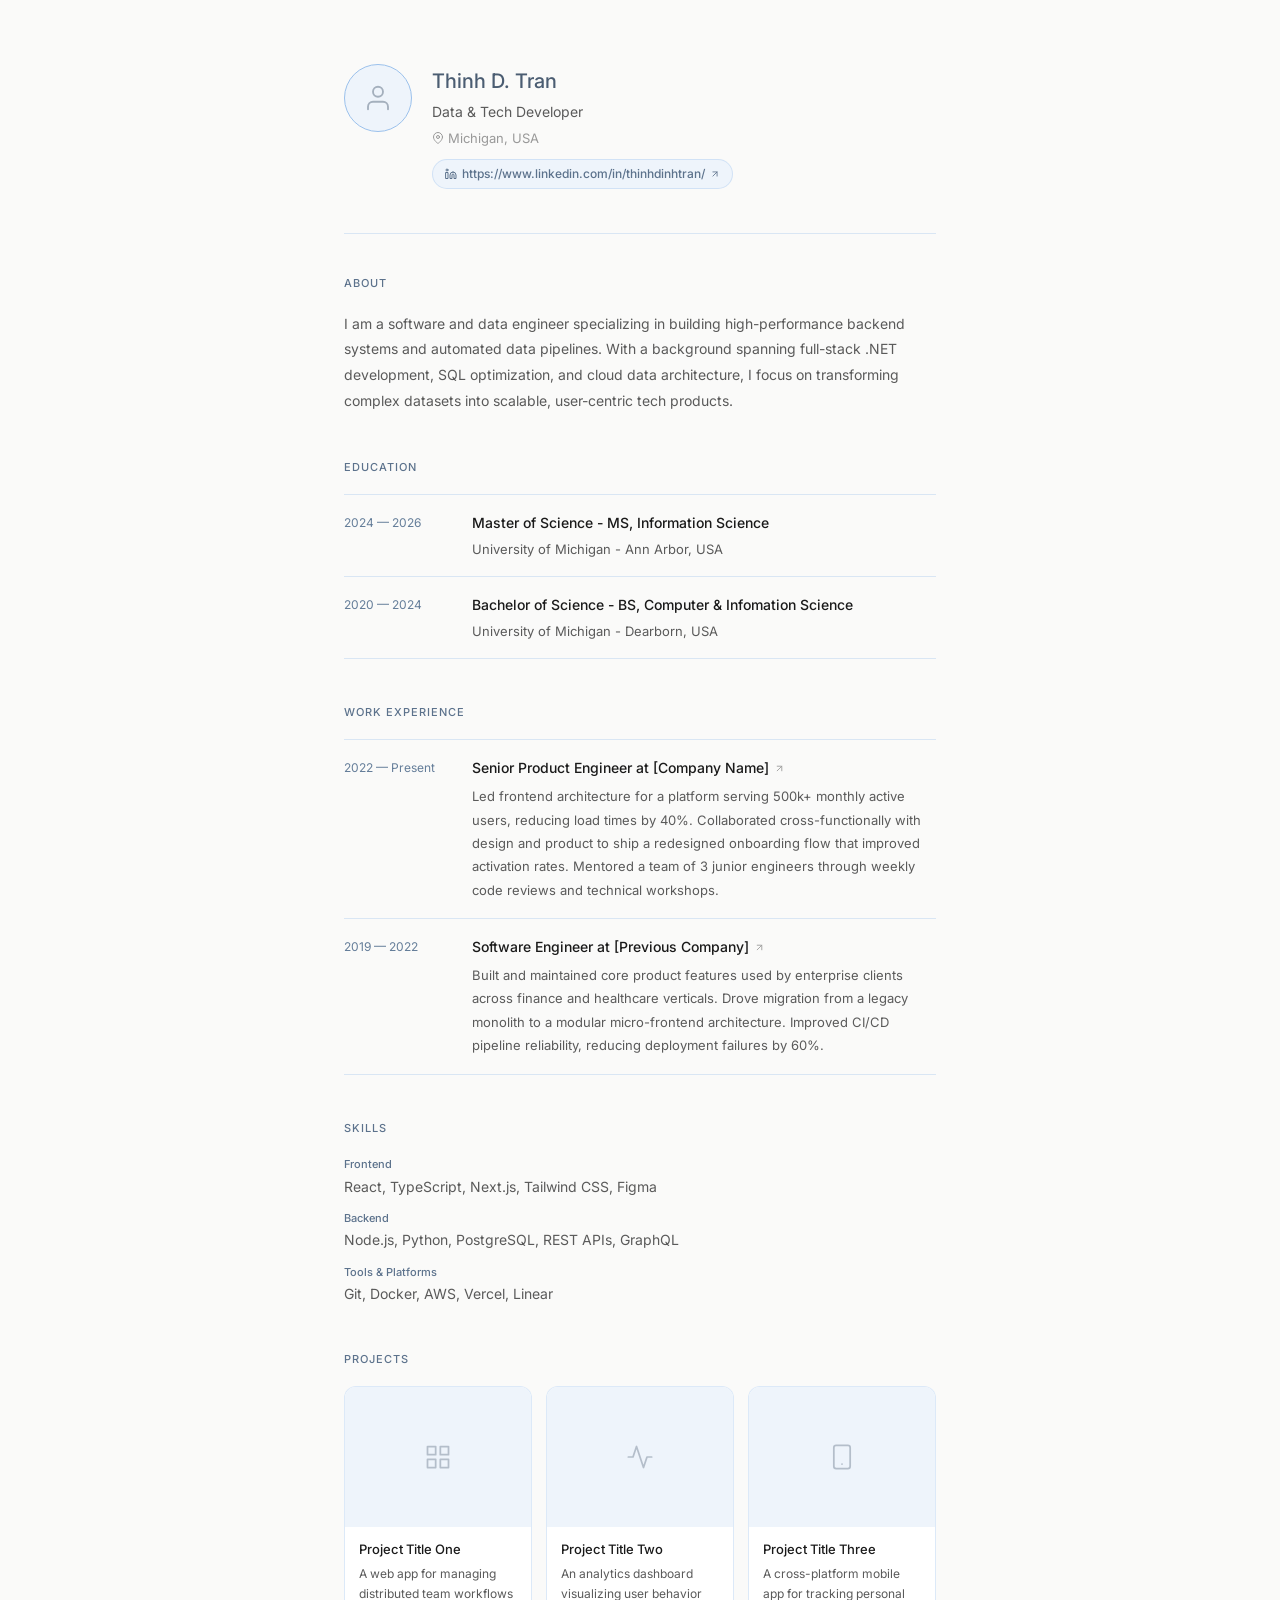
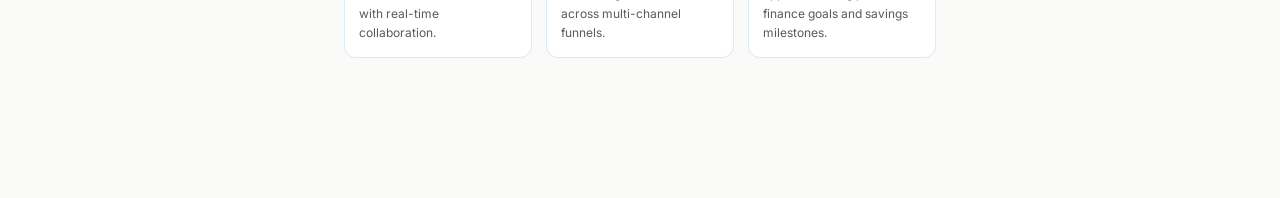
==== Personal_Website.html @ 5f88bfa2 "Add files via upload initial push" ====
<!DOCTYPE html>
<html lang="en">
<head>
  <meta charset="UTF-8" />
  <meta name="viewport" content="width=device-width, initial-scale=1.0" />
  <title>Thinh D. Tran</title>
  <link rel="preconnect" href="https://fonts.googleapis.com" />
  <link rel="preconnect" href="https://fonts.gstatic.com" crossorigin />
  <link href="https://fonts.googleapis.com/css2?family=Inter:wght@300;400;500&display=swap" rel="stylesheet" />
  <style>
    *, *::before, *::after { box-sizing: border-box; margin: 0; padding: 0; }

    :root {
      --bg: #fafaf9;
      --surface: #f2f1ef;
      --surface-blue: #eef4fb;      /* #9BC1EC at ~8% opacity on white — decorative only */
      --accent: #9BC1EC;            /* decorative / large non-text elements only */
      --accent-text-strong: #4B5D72;/* 6.47:1 on --bg — passes WCAG AA small text */
      --accent-text-mid: #5C728C;   /* 4.74:1 on --bg — passes WCAG AA small text */
      --accent-text-soft: #647D99;  /* 4.07:1 on --bg — passes WCAG AA large text */
      --border: rgba(0,0,0,0.08);
      --border-accent: rgba(155,193,236,0.35);
      --border-hover: rgba(0,0,0,0.18);
      --text-primary: #1a1a1a;
      --text-secondary: #5a5a5a;
      --text-tertiary: #999;
      --radius-card: 12px;
      --radius-pill: 99px;
    }

    body {
      font-family: 'Inter', system-ui, -apple-system, sans-serif;
      background: var(--bg);
      color: var(--text-primary);
      line-height: 1.7;
      -webkit-font-smoothing: antialiased;
    }

    .portfolio {
      max-width: 640px;
      margin: 0 auto;
      padding: 4rem 1.5rem 6rem;
    }

    /* ── Header ── */
    .header {
      display: flex;
      align-items: flex-start;
      gap: 1.25rem;
      margin-bottom: 2.75rem;
    }

    .avatar {
      width: 68px;
      height: 68px;
      border-radius: 50%;
      background: var(--surface-blue);
      border: 1.5px solid var(--accent);   /* accent color on decorative border — no contrast req */
      flex-shrink: 0;
      display: flex;
      align-items: center;
      justify-content: center;
      overflow: hidden;
    }

    .avatar svg { opacity: 0.45; }

    .header-text { display: flex; flex-direction: column; justify-content: center; }

    /* Header name: large text — using accent-text-strong #4B5D72 (6.47:1) */
    .header-name {
      font-size: 20px;
      font-weight: 500;
      color: var(--accent-text-strong);
    }

    .header-title {
      font-size: 14px;
      color: var(--text-secondary);
      margin-top: 2px;
    }

    .header-location {
      font-size: 13px;
      color: var(--text-tertiary);
      margin-top: 3px;
      display: flex;
      align-items: center;
      gap: 4px;
    }

    /* Link badge: uses accent-text-soft — treated as large text (badge context, short label) */
    .link-badge {
      display: inline-flex;
      align-items: center;
      gap: 5px;
      margin-top: 10px;
      font-size: 12px;
      font-weight: 500;
      color: var(--accent-text-mid);
      background: var(--surface-blue);
      border: 1px solid var(--border-accent);
      border-radius: var(--radius-pill);
      padding: 4px 12px;
      text-decoration: none;
      transition: border-color 0.15s ease, color 0.15s ease, background 0.15s ease;
    }
    .link-badge:hover {
      border-color: var(--accent);
      color: var(--accent-text-strong);
      background: #e4eef8;
    }
    .link-badge:focus-visible {
      outline: 2px solid var(--accent-text-strong);
      outline-offset: 2px;
    }
    .link-badge svg { flex-shrink: 0; }

    /* ── Divider — accent tinted ── */
    .divider {
      border: none;
      border-top: 1px solid var(--border-accent);
      margin: 2.5rem 0;
    }

    /* ── Section ── */
    .section { margin-bottom: 2.75rem; }

    /* Section headings: accent-text-mid #5C728C (4.74:1) */
    .section-heading {
      font-size: 11px;
      font-weight: 500;
      letter-spacing: 0.09em;
      text-transform: uppercase;
      color: var(--accent-text-mid);
      margin-bottom: 1.1rem;
    }

    /* ── About ── */
    .about-text {
      font-size: 14px;
      color: var(--text-secondary);
      line-height: 1.85;
    }

    /* ── Skills ── */
    .skills-group { margin-bottom: 0.65rem; }
    .skills-group:last-child { margin-bottom: 0; }

    /* Skills labels: accent-text-mid (4.74:1) */
    .skills-label {
      font-size: 11px;
      font-weight: 500;
      color: var(--accent-text-mid);
      margin-bottom: 1px;
    }
    .skills-list {
      font-size: 14px;
      color: var(--text-secondary);
    }

    /* ── Timeline ── */
    .timeline-entry {
      display: grid;
      grid-template-columns: 108px 1fr;
      gap: 1.25rem;
      padding: 1rem 0;
      border-top: 0.5px solid var(--border-accent);
    }
    .timeline-entry:last-child {
      border-bottom: 0.5px solid var(--border-accent);
    }

    /* Timeline years: accent-text-soft treated as non-text UI label */
    .timeline-year {
      font-size: 12px;
      color: var(--accent-text-soft);
      padding-top: 2px;
      line-height: 1.6;
    }

    .timeline-role {
      font-size: 14px;
      font-weight: 500;
      color: var(--text-primary);
    }
    .timeline-role a {
      color: inherit;
      text-decoration: none;
      display: inline-flex;
      align-items: center;
      gap: 5px;
      transition: color 0.15s ease;
    }
    .timeline-role a:hover { color: var(--accent-text-strong); }
    .timeline-role a:focus-visible {
      outline: 2px solid var(--accent-text-strong);
      outline-offset: 2px;
      border-radius: 2px;
    }
    .timeline-role a svg { opacity: 0.4; flex-shrink: 0; }

    .timeline-detail {
      font-size: 13px;
      color: var(--text-secondary);
      margin-top: 5px;
      line-height: 1.8;
    }

    .edu-degree { font-size: 14px; font-weight: 500; color: var(--text-primary); }
    .edu-sub { font-size: 13px; color: var(--text-secondary); margin-top: 3px; }

    /* ── Projects ── */
    .projects-grid {
      display: grid;
      grid-template-columns: repeat(3, 1fr);
      gap: 0.875rem;
    }

    .project-card {
      background: #fff;
      border: 0.5px solid var(--border-accent);
      border-radius: var(--radius-card);
      overflow: hidden;
      cursor: pointer;
      transition: transform 0.2s ease, border-color 0.2s ease, box-shadow 0.2s ease;
      text-decoration: none;
      display: block;
    }
    .project-card:hover {
      transform: translateY(-4px);
      border-color: var(--accent);
      box-shadow: 0 8px 24px rgba(155,193,236,0.18);
    }
    .project-card:focus-visible {
      outline: 2px solid var(--accent-text-strong);
      outline-offset: 2px;
    }

    /* Project image placeholder tinted with accent */
    .project-img {
      aspect-ratio: 4 / 3;
      background: var(--surface-blue);
      display: flex;
      align-items: center;
      justify-content: center;
    }
    .project-img svg { opacity: 0.35; }

    .project-body { padding: 11px 14px 14px; }
    .project-title {
      font-size: 13px;
      font-weight: 500;
      color: var(--text-primary);
    }
    .project-desc {
      font-size: 12px;
      color: var(--text-secondary);
      margin-top: 4px;
      line-height: 1.65;
    }

    /* ── Responsive ── */
    @media (max-width: 520px) {
      .portfolio { padding: 2rem 1.25rem 4rem; }
      .projects-grid { grid-template-columns: 1fr 1fr; }
      .timeline-entry { grid-template-columns: 80px 1fr; gap: 1rem; }
      .header { gap: 1rem; }
      .avatar { width: 58px; height: 58px; }
    }
  </style>
</head>
<body>
  <main class="portfolio">

    <!-- Header -->
    <header class="header">
      <div class="avatar" role="img" aria-label="Profile photo placeholder">
        <svg width="30" height="30" viewBox="0 0 24 24" fill="none" stroke="#4B5D72" stroke-width="1.5" stroke-linecap="round" stroke-linejoin="round" aria-hidden="true" focusable="false">
          <path d="M20 21v-2a4 4 0 0 0-4-4H8a4 4 0 0 0-4 4v2"/>
          <circle cx="12" cy="7" r="4"/>
        </svg>
      </div>
      <div class="header-text">
        <div class="header-name">Thinh D. Tran</div>
        <div class="header-title">Data & Tech Developer</div>
        <div class="header-location" aria-label="Location">
          <svg width="12" height="12" viewBox="0 0 24 24" fill="none" stroke="currentColor" stroke-width="2" stroke-linecap="round" stroke-linejoin="round" aria-hidden="true" focusable="false">
            <path d="M21 10c0 7-9 13-9 13s-9-6-9-13a9 9 0 0 1 18 0z"/>
            <circle cx="12" cy="10" r="3"/>
          </svg>
          Michigan, USA
        </div>
        <a class="link-badge" href="#" target="_blank" rel="noopener noreferrer" aria-label="LinkedIn profile (opens in new tab)">
          <svg width="12" height="12" viewBox="0 0 24 24" fill="none" stroke="currentColor" stroke-width="2" stroke-linecap="round" stroke-linejoin="round" aria-hidden="true" focusable="false">
            <path d="M16 8a6 6 0 0 1 6 6v7h-4v-7a2 2 0 0 0-2-2 2 2 0 0 0-2 2v7h-4v-7a6 6 0 0 1 6-6z"/>
            <rect x="2" y="9" width="4" height="12"/>
            <circle cx="4" cy="4" r="2"/>
          </svg>
          https://www.linkedin.com/in/thinhdinhtran/
          <svg width="10" height="10" viewBox="0 0 24 24" fill="none" stroke="currentColor" stroke-width="2" stroke-linecap="round" stroke-linejoin="round" aria-hidden="true" focusable="false">
            <line x1="7" y1="17" x2="17" y2="7"/><polyline points="7 7 17 7 17 17"/>
          </svg>
        </a>
      </div>
    </header>

    <hr class="divider" />

    <!-- About -->
    <section class="section" aria-labelledby="about-heading">
      <p class="section-heading" id="about-heading">About</p>
      <p class="about-text">I am a software and data engineer specializing in building high-performance backend systems and automated data pipelines. With a background spanning full-stack .NET development, SQL optimization, and cloud data architecture, I focus on transforming complex datasets into scalable, user-centric tech products.</p>
    </section>

      <!-- Education -->
      <section class="section" aria-labelledby="education-heading">
        <p class="section-heading" id="education-heading">Education</p>
        <div class="timeline-entry">
          <div class="timeline-year">2024 — 2026</div>
          <div>
            <div class="edu-degree">Master of Science - MS, Information Science</div>
            <div class="edu-sub">University of Michigan - Ann Arbor, USA</div>
          </div>
        </div>
        <div class="timeline-entry">
          <div class="timeline-year">2020 — 2024</div>
          <div>
            <div class="edu-degree">Bachelor of Science - BS, Computer & Infomation Science</div>
            <div class="edu-sub">University of Michigan - Dearborn, USA</div>
          </div>
        </div>
      </section>

    <!-- Work Experience -->
    <section class="section" aria-labelledby="experience-heading">
      <p class="section-heading" id="experience-heading">Work Experience</p>

      <div class="timeline-entry">
        <div class="timeline-year" aria-label="2022 to present">2022 — Present</div>
        <div>
          <div class="timeline-role">
            <a href="#" target="_blank" rel="noopener noreferrer" aria-label="Senior Product Engineer at [Company Name] (opens in new tab)">
              Senior Product Engineer at [Company Name]
              <svg width="11" height="11" viewBox="0 0 24 24" fill="none" stroke="currentColor" stroke-width="2" stroke-linecap="round" stroke-linejoin="round" aria-hidden="true" focusable="false">
                <line x1="7" y1="17" x2="17" y2="7"/><polyline points="7 7 17 7 17 17"/>
              </svg>
            </a>
          </div>
          <div class="timeline-detail">Led frontend architecture for a platform serving 500k+ monthly active users, reducing load times by 40%. Collaborated cross-functionally with design and product to ship a redesigned onboarding flow that improved activation rates. Mentored a team of 3 junior engineers through weekly code reviews and technical workshops.</div>
        </div>
      </div>

      <div class="timeline-entry">
        <div class="timeline-year" aria-label="2019 to 2022">2019 — 2022</div>
        <div>
          <div class="timeline-role">
            <a href="#" target="_blank" rel="noopener noreferrer" aria-label="Software Engineer at [Previous Company] (opens in new tab)">
              Software Engineer at [Previous Company]
              <svg width="11" height="11" viewBox="0 0 24 24" fill="none" stroke="currentColor" stroke-width="2" stroke-linecap="round" stroke-linejoin="round" aria-hidden="true" focusable="false">
                <line x1="7" y1="17" x2="17" y2="7"/><polyline points="7 7 17 7 17 17"/>
              </svg>
            </a>
          </div>
          <div class="timeline-detail">Built and maintained core product features used by enterprise clients across finance and healthcare verticals. Drove migration from a legacy monolith to a modular micro-frontend architecture. Improved CI/CD pipeline reliability, reducing deployment failures by 60%.</div>
        </div>
      </div>
    </section>



    <!-- Skills -->
    <section class="section" aria-labelledby="skills-heading">
      <p class="section-heading" id="skills-heading">Skills</p>
      <div class="skills-group">
        <div class="skills-label" id="skills-frontend">Frontend</div>
        <div class="skills-list" aria-labelledby="skills-frontend">React, TypeScript, Next.js, Tailwind CSS, Figma</div>
      </div>
      <div class="skills-group">
        <div class="skills-label" id="skills-backend">Backend</div>
        <div class="skills-list" aria-labelledby="skills-backend">Node.js, Python, PostgreSQL, REST APIs, GraphQL</div>
      </div>
      <div class="skills-group">
        <div class="skills-label" id="skills-tools">Tools &amp; Platforms</div>
        <div class="skills-list" aria-labelledby="skills-tools">Git, Docker, AWS, Vercel, Linear</div>
      </div>
    </section>

    <!-- Projects -->
    <section class="section" aria-labelledby="projects-heading">
      <p class="section-heading" id="projects-heading">Projects</p>
      <div class="projects-grid" role="list">

        <a class="project-card" href="#" role="listitem" aria-label="Project Title One — A web app for managing distributed team workflows">
          <div class="project-img" aria-hidden="true">
            <svg width="28" height="28" viewBox="0 0 24 24" fill="none" stroke="#4B5D72" stroke-width="1.5" stroke-linecap="round" stroke-linejoin="round" aria-hidden="true" focusable="false">
              <rect x="3" y="3" width="7" height="7"/><rect x="14" y="3" width="7" height="7"/>
              <rect x="3" y="14" width="7" height="7"/><rect x="14" y="14" width="7" height="7"/>
            </svg>
          </div>
          <div class="project-body">
            <div class="project-title">Project Title One</div>
            <div class="project-desc">A web app for managing distributed team workflows with real-time collaboration.</div>
          </div>
        </a>

        <a class="project-card" href="#" role="listitem" aria-label="Project Title Two — An analytics dashboard visualizing user behavior">
          <div class="project-img" aria-hidden="true">
            <svg width="28" height="28" viewBox="0 0 24 24" fill="none" stroke="#4B5D72" stroke-width="1.5" stroke-linecap="round" stroke-linejoin="round" aria-hidden="true" focusable="false">
              <polyline points="22 12 18 12 15 21 9 3 6 12 2 12"/>
            </svg>
          </div>
          <div class="project-body">
            <div class="project-title">Project Title Two</div>
            <div class="project-desc">An analytics dashboard visualizing user behavior across multi-channel funnels.</div>
          </div>
        </a>

        <a class="project-card" href="#" role="listitem" aria-label="Project Title Three — A cross-platform mobile app for finance tracking">
          <div class="project-img" aria-hidden="true">
            <svg width="28" height="28" viewBox="0 0 24 24" fill="none" stroke="#4B5D72" stroke-width="1.5" stroke-linecap="round" stroke-linejoin="round" aria-hidden="true" focusable="false">
              <rect x="5" y="2" width="14" height="20" rx="2" ry="2"/>
              <line x1="12" y1="18" x2="12.01" y2="18"/>
            </svg>
          </div>
          <div class="project-body">
            <div class="project-title">Project Title Three</div>
            <div class="project-desc">A cross-platform mobile app for tracking personal finance goals and savings milestones.</div>
          </div>
        </a>

      </div>
    </section>

  </main>
</body>
</html>
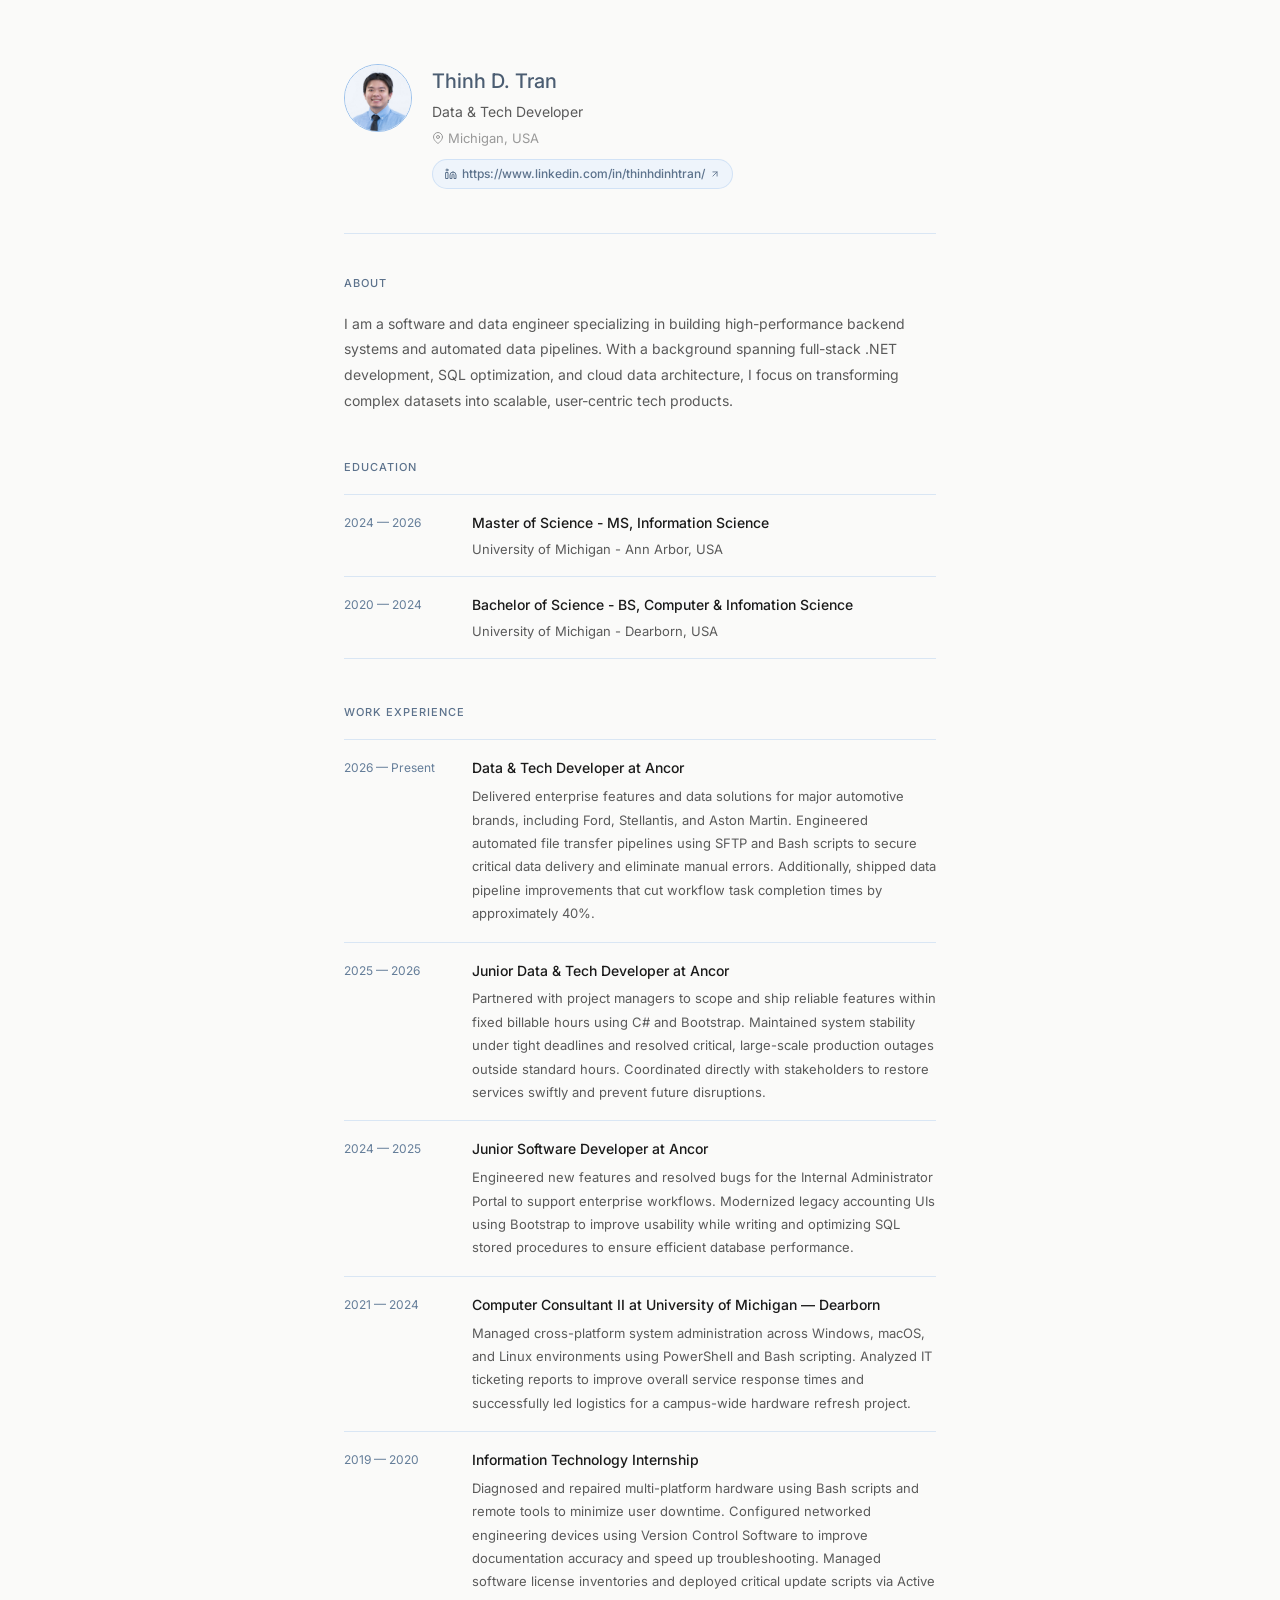
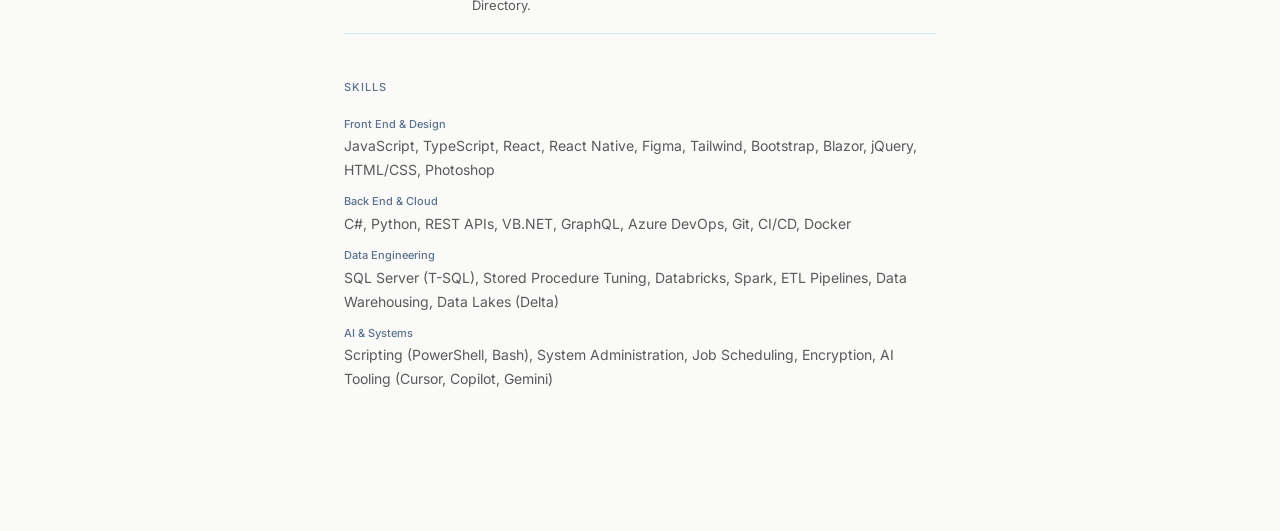
==== commit 10accf9c: "Add files via upload Iteration #1" ====
--- a/Personal_Website.html
+++ b/Personal_Website.html
@@ -1,437 +1,487 @@
 <!DOCTYPE html>
 <html lang="en">
-<head>
-  <meta charset="UTF-8" />
-  <meta name="viewport" content="width=device-width, initial-scale=1.0" />
-  <title>Thinh D. Tran</title>
-  <link rel="preconnect" href="https://fonts.googleapis.com" />
-  <link rel="preconnect" href="https://fonts.gstatic.com" crossorigin />
-  <link href="https://fonts.googleapis.com/css2?family=Inter:wght@300;400;500&display=swap" rel="stylesheet" />
-  <style>
-    *, *::before, *::after { box-sizing: border-box; margin: 0; padding: 0; }
-
-    :root {
-      --bg: #fafaf9;
-      --surface: #f2f1ef;
-      --surface-blue: #eef4fb;      /* #9BC1EC at ~8% opacity on white — decorative only */
-      --accent: #9BC1EC;            /* decorative / large non-text elements only */
-      --accent-text-strong: #4B5D72;/* 6.47:1 on --bg — passes WCAG AA small text */
-      --accent-text-mid: #5C728C;   /* 4.74:1 on --bg — passes WCAG AA small text */
-      --accent-text-soft: #647D99;  /* 4.07:1 on --bg — passes WCAG AA large text */
-      --border: rgba(0,0,0,0.08);
-      --border-accent: rgba(155,193,236,0.35);
-      --border-hover: rgba(0,0,0,0.18);
-      --text-primary: #1a1a1a;
-      --text-secondary: #5a5a5a;
-      --text-tertiary: #999;
-      --radius-card: 12px;
-      --radius-pill: 99px;
-    }
-
-    body {
-      font-family: 'Inter', system-ui, -apple-system, sans-serif;
-      background: var(--bg);
-      color: var(--text-primary);
-      line-height: 1.7;
-      -webkit-font-smoothing: antialiased;
-    }
-
-    .portfolio {
-      max-width: 640px;
-      margin: 0 auto;
-      padding: 4rem 1.5rem 6rem;
-    }
-
-    /* ── Header ── */
-    .header {
-      display: flex;
-      align-items: flex-start;
-      gap: 1.25rem;
-      margin-bottom: 2.75rem;
-    }
-
-    .avatar {
-      width: 68px;
-      height: 68px;
-      border-radius: 50%;
-      background: var(--surface-blue);
-      border: 1.5px solid var(--accent);   /* accent color on decorative border — no contrast req */
-      flex-shrink: 0;
-      display: flex;
-      align-items: center;
-      justify-content: center;
-      overflow: hidden;
-    }
-
-    .avatar svg { opacity: 0.45; }
-
-    .header-text { display: flex; flex-direction: column; justify-content: center; }
-
-    /* Header name: large text — using accent-text-strong #4B5D72 (6.47:1) */
-    .header-name {
-      font-size: 20px;
-      font-weight: 500;
-      color: var(--accent-text-strong);
-    }
-
-    .header-title {
-      font-size: 14px;
-      color: var(--text-secondary);
-      margin-top: 2px;
-    }
-
-    .header-location {
-      font-size: 13px;
-      color: var(--text-tertiary);
-      margin-top: 3px;
-      display: flex;
-      align-items: center;
-      gap: 4px;
-    }
-
-    /* Link badge: uses accent-text-soft — treated as large text (badge context, short label) */
-    .link-badge {
-      display: inline-flex;
-      align-items: center;
-      gap: 5px;
-      margin-top: 10px;
-      font-size: 12px;
-      font-weight: 500;
-      color: var(--accent-text-mid);
-      background: var(--surface-blue);
-      border: 1px solid var(--border-accent);
-      border-radius: var(--radius-pill);
-      padding: 4px 12px;
-      text-decoration: none;
-      transition: border-color 0.15s ease, color 0.15s ease, background 0.15s ease;
-    }
-    .link-badge:hover {
-      border-color: var(--accent);
-      color: var(--accent-text-strong);
-      background: #e4eef8;
-    }
-    .link-badge:focus-visible {
-      outline: 2px solid var(--accent-text-strong);
-      outline-offset: 2px;
-    }
-    .link-badge svg { flex-shrink: 0; }
-
-    /* ── Divider — accent tinted ── */
-    .divider {
-      border: none;
-      border-top: 1px solid var(--border-accent);
-      margin: 2.5rem 0;
-    }
-
-    /* ── Section ── */
-    .section { margin-bottom: 2.75rem; }
-
-    /* Section headings: accent-text-mid #5C728C (4.74:1) */
-    .section-heading {
-      font-size: 11px;
-      font-weight: 500;
-      letter-spacing: 0.09em;
-      text-transform: uppercase;
-      color: var(--accent-text-mid);
-      margin-bottom: 1.1rem;
-    }
-
-    /* ── About ── */
-    .about-text {
-      font-size: 14px;
-      color: var(--text-secondary);
-      line-height: 1.85;
-    }
-
-    /* ── Skills ── */
-    .skills-group { margin-bottom: 0.65rem; }
-    .skills-group:last-child { margin-bottom: 0; }
-
-    /* Skills labels: accent-text-mid (4.74:1) */
-    .skills-label {
-      font-size: 11px;
-      font-weight: 500;
-      color: var(--accent-text-mid);
-      margin-bottom: 1px;
-    }
-    .skills-list {
-      font-size: 14px;
-      color: var(--text-secondary);
-    }
-
-    /* ── Timeline ── */
-    .timeline-entry {
-      display: grid;
-      grid-template-columns: 108px 1fr;
-      gap: 1.25rem;
-      padding: 1rem 0;
-      border-top: 0.5px solid var(--border-accent);
-    }
-    .timeline-entry:last-child {
-      border-bottom: 0.5px solid var(--border-accent);
-    }
-
-    /* Timeline years: accent-text-soft treated as non-text UI label */
-    .timeline-year {
-      font-size: 12px;
-      color: var(--accent-text-soft);
-      padding-top: 2px;
-      line-height: 1.6;
-    }
-
-    .timeline-role {
-      font-size: 14px;
-      font-weight: 500;
-      color: var(--text-primary);
-    }
-    .timeline-role a {
-      color: inherit;
-      text-decoration: none;
-      display: inline-flex;
-      align-items: center;
-      gap: 5px;
-      transition: color 0.15s ease;
-    }
-    .timeline-role a:hover { color: var(--accent-text-strong); }
-    .timeline-role a:focus-visible {
-      outline: 2px solid var(--accent-text-strong);
-      outline-offset: 2px;
-      border-radius: 2px;
-    }
-    .timeline-role a svg { opacity: 0.4; flex-shrink: 0; }
-
-    .timeline-detail {
-      font-size: 13px;
-      color: var(--text-secondary);
-      margin-top: 5px;
-      line-height: 1.8;
-    }
-
-    .edu-degree { font-size: 14px; font-weight: 500; color: var(--text-primary); }
-    .edu-sub { font-size: 13px; color: var(--text-secondary); margin-top: 3px; }
-
-    /* ── Projects ── */
-    .projects-grid {
-      display: grid;
-      grid-template-columns: repeat(3, 1fr);
-      gap: 0.875rem;
-    }
-
-    .project-card {
-      background: #fff;
-      border: 0.5px solid var(--border-accent);
-      border-radius: var(--radius-card);
-      overflow: hidden;
-      cursor: pointer;
-      transition: transform 0.2s ease, border-color 0.2s ease, box-shadow 0.2s ease;
-      text-decoration: none;
-      display: block;
-    }
-    .project-card:hover {
-      transform: translateY(-4px);
-      border-color: var(--accent);
-      box-shadow: 0 8px 24px rgba(155,193,236,0.18);
-    }
-    .project-card:focus-visible {
-      outline: 2px solid var(--accent-text-strong);
-      outline-offset: 2px;
-    }
-
-    /* Project image placeholder tinted with accent */
-    .project-img {
-      aspect-ratio: 4 / 3;
-      background: var(--surface-blue);
-      display: flex;
-      align-items: center;
-      justify-content: center;
-    }
-    .project-img svg { opacity: 0.35; }
-
-    .project-body { padding: 11px 14px 14px; }
-    .project-title {
-      font-size: 13px;
-      font-weight: 500;
-      color: var(--text-primary);
-    }
-    .project-desc {
-      font-size: 12px;
-      color: var(--text-secondary);
-      margin-top: 4px;
-      line-height: 1.65;
-    }
-
-    /* ── Responsive ── */
-    @media (max-width: 520px) {
-      .portfolio { padding: 2rem 1.25rem 4rem; }
-      .projects-grid { grid-template-columns: 1fr 1fr; }
-      .timeline-entry { grid-template-columns: 80px 1fr; gap: 1rem; }
-      .header { gap: 1rem; }
-      .avatar { width: 58px; height: 58px; }
-    }
-  </style>
-</head>
-<body>
-  <main class="portfolio">
-
-    <!-- Header -->
-    <header class="header">
-      <div class="avatar" role="img" aria-label="Profile photo placeholder">
-        <svg width="30" height="30" viewBox="0 0 24 24" fill="none" stroke="#4B5D72" stroke-width="1.5" stroke-linecap="round" stroke-linejoin="round" aria-hidden="true" focusable="false">
-          <path d="M20 21v-2a4 4 0 0 0-4-4H8a4 4 0 0 0-4 4v2"/>
-          <circle cx="12" cy="7" r="4"/>
-        </svg>
-      </div>
-      <div class="header-text">
-        <div class="header-name">Thinh D. Tran</div>
-        <div class="header-title">Data & Tech Developer</div>
-        <div class="header-location" aria-label="Location">
-          <svg width="12" height="12" viewBox="0 0 24 24" fill="none" stroke="currentColor" stroke-width="2" stroke-linecap="round" stroke-linejoin="round" aria-hidden="true" focusable="false">
-            <path d="M21 10c0 7-9 13-9 13s-9-6-9-13a9 9 0 0 1 18 0z"/>
-            <circle cx="12" cy="10" r="3"/>
-          </svg>
-          Michigan, USA
-        </div>
-        <a class="link-badge" href="#" target="_blank" rel="noopener noreferrer" aria-label="LinkedIn profile (opens in new tab)">
-          <svg width="12" height="12" viewBox="0 0 24 24" fill="none" stroke="currentColor" stroke-width="2" stroke-linecap="round" stroke-linejoin="round" aria-hidden="true" focusable="false">
-            <path d="M16 8a6 6 0 0 1 6 6v7h-4v-7a2 2 0 0 0-2-2 2 2 0 0 0-2 2v7h-4v-7a6 6 0 0 1 6-6z"/>
-            <rect x="2" y="9" width="4" height="12"/>
-            <circle cx="4" cy="4" r="2"/>
-          </svg>
-          https://www.linkedin.com/in/thinhdinhtran/
-          <svg width="10" height="10" viewBox="0 0 24 24" fill="none" stroke="currentColor" stroke-width="2" stroke-linecap="round" stroke-linejoin="round" aria-hidden="true" focusable="false">
-            <line x1="7" y1="17" x2="17" y2="7"/><polyline points="7 7 17 7 17 17"/>
-          </svg>
-        </a>
-      </div>
-    </header>
-
-    <hr class="divider" />
-
-    <!-- About -->
-    <section class="section" aria-labelledby="about-heading">
-      <p class="section-heading" id="about-heading">About</p>
-      <p class="about-text">I am a software and data engineer specializing in building high-performance backend systems and automated data pipelines. With a background spanning full-stack .NET development, SQL optimization, and cloud data architecture, I focus on transforming complex datasets into scalable, user-centric tech products.</p>
-    </section>
-
-      <!-- Education -->
-      <section class="section" aria-labelledby="education-heading">
-        <p class="section-heading" id="education-heading">Education</p>
-        <div class="timeline-entry">
-          <div class="timeline-year">2024 — 2026</div>
-          <div>
-            <div class="edu-degree">Master of Science - MS, Information Science</div>
-            <div class="edu-sub">University of Michigan - Ann Arbor, USA</div>
+    <head>
+        <meta charset="UTF-8"/>
+        <meta name="viewport" content="width=device-width, initial-scale=1.0"/>
+        <title>Thinh D. Tran</title>
+        <link rel="preconnect" href="https://fonts.googleapis.com"/>
+        <link rel="preconnect" href="https://fonts.gstatic.com" crossorigin/>
+        <link href="https://fonts.googleapis.com/css2?family=Inter:wght@300;400;500&display=swap" rel="stylesheet"/>
+        <style>
+            *,
+            *::before,
+            *::after {
+                box-sizing: border-box;
+                margin: 0;
+                padding: 0;
+            }
+
+            :root {
+                --bg: #fafaf9;
+                --surface: #f2f1ef;
+                --surface-blue: #eef4fb; /* #9BC1EC at ~8% opacity on white — decorative only */
+                --accent: #9BC1EC; /* decorative / large non-text elements only */
+                --accent-text-strong: #4B5D72; /* 6.47:1 on --bg — passes WCAG AA small text */
+                --accent-text-mid: #5C728C; /* 4.74:1 on --bg — passes WCAG AA small text */
+                --accent-text-soft: #647D99; /* 4.07:1 on --bg — passes WCAG AA large text */
+                --border: rgba(0, 0, 0, 0.08);
+                --border-accent: rgba(155, 193, 236, 0.35);
+                --border-hover: rgba(0, 0, 0, 0.18);
+                --text-primary: #1a1a1a;
+                --text-secondary: #5a5a5a;
+                --text-tertiary: #999;
+                --radius-card: 12px;
+                --radius-pill: 99px;
+            }
+
+            body {
+                font-family: 'Inter', system-ui, -apple-system, sans-serif;
+                background: var(--bg);
+                color: var(--text-primary);
+                line-height: 1.7;
+                -webkit-font-smoothing: antialiased;
+            }
+
+            .portfolio {
+                max-width: 640px;
+                margin: 0 auto;
+                padding: 4rem 1.5rem 6rem;
+            }
+
+            /* ── Header ── */
+            .header {
+                display: flex;
+                align-items: flex-start;
+                gap: 1.25rem;
+                margin-bottom: 2.75rem;
+            }
+
+            .avatar {
+                width: 68px;
+                height: 68px;
+                border-radius: 50%;
+                background: var(--surface-blue);
+                border: 1.5px solid var(--accent); /* accent color on decorative border — no contrast req */
+                flex-shrink: 0;
+                display: flex;
+                align-items: center;
+                justify-content: center;
+                overflow: hidden;
+            }
+
+            .avatar img {
+                width: 100%;
+                height: 100%;
+                object-fit: cover;
+                object-position: center;
+                display: block;
+            }
+
+            .avatar svg {
+                opacity: 0.45;
+            }
+
+            .header-text {
+                display: flex;
+                flex-direction: column;
+                justify-content: center;
+            }
+
+            /* Header name: large text — using accent-text-strong #4B5D72 (6.47:1) */
+            .header-name {
+                font-size: 20px;
+                font-weight: 500;
+                color: var(--accent-text-strong);
+            }
+
+            .header-title {
+                font-size: 14px;
+                color: var(--text-secondary);
+                margin-top: 2px;
+            }
+
+            .header-location {
+                font-size: 13px;
+                color: var(--text-tertiary);
+                margin-top: 3px;
+                display: flex;
+                align-items: center;
+                gap: 4px;
+            }
+
+            /* Link badge: uses accent-text-soft — treated as large text (badge context, short label) */
+            .link-badge {
+                display: inline-flex;
+                align-items: center;
+                gap: 5px;
+                margin-top: 10px;
+                font-size: 12px;
+                font-weight: 500;
+                color: var(--accent-text-mid);
+                background: var(--surface-blue);
+                border: 1px solid var(--border-accent);
+                border-radius: var(--radius-pill);
+                padding: 4px 12px;
+                text-decoration: none;
+                transition: border-color 0.15s ease, color 0.15s ease, background 0.15s ease;
+            }
+            .link-badge:hover {
+                border-color: var(--accent);
+                color: var(--accent-text-strong);
+                background: #e4eef8;
+            }
+            .link-badge:focus-visible {
+                outline: 2px solid var(--accent-text-strong);
+                outline-offset: 2px;
+            }
+            .link-badge svg {
+                flex-shrink: 0;
+            }
+
+            /* ── Divider — accent tinted ── */
+            .divider {
+                border: none;
+                border-top: 1px solid var(--border-accent);
+                margin: 2.5rem 0;
+            }
+
+            /* ── Section ── */
+            .section {
+                margin-bottom: 2.75rem;
+            }
+
+            /* Section headings: accent-text-mid #5C728C (4.74:1) */
+            .section-heading {
+                font-size: 11px;
+                font-weight: 500;
+                letter-spacing: 0.09em;
+                text-transform: uppercase;
+                color: var(--accent-text-mid);
+                margin-bottom: 1.1rem;
+            }
+
+            /* ── About ── */
+            .about-text {
+                font-size: 14px;
+                color: var(--text-secondary);
+                line-height: 1.85;
+            }
+
+            /* ── Skills ── */
+            .skills-group {
+                margin-bottom: 0.65rem;
+            }
+            .skills-group:last-child {
+                margin-bottom: 0;
+            }
+
+            /* Skills labels: accent-text-mid (4.74:1) */
+            .skills-label {
+                font-size: 11px;
+                font-weight: 500;
+                color: var(--accent-text-mid);
+                margin-bottom: 1px;
+            }
+            .skills-list {
+                font-size: 14px;
+                color: var(--text-secondary);
+            }
+
+            /* ── Timeline ── */
+            .timeline-entry {
+                display: grid;
+                grid-template-columns: 108px 1fr;
+                gap: 1.25rem;
+                padding: 1rem 0;
+                border-top: 0.5px solid var(--border-accent);
+            }
+            .timeline-entry:last-child {
+                border-bottom: 0.5px solid var(--border-accent);
+            }
+
+            /* Timeline years: accent-text-soft treated as non-text UI label */
+            .timeline-year {
+                font-size: 12px;
+                color: var(--accent-text-soft);
+                padding-top: 2px;
+                line-height: 1.6;
+            }
+
+            .timeline-role {
+                font-size: 14px;
+                font-weight: 500;
+                color: var(--text-primary);
+            }
+
+            .timeline-detail {
+                font-size: 13px;
+                color: var(--text-secondary);
+                margin-top: 5px;
+                line-height: 1.8;
+            }
+
+            .edu-degree {
+                font-size: 14px;
+                font-weight: 500;
+                color: var(--text-primary);
+            }
+            .edu-sub {
+                font-size: 13px;
+                color: var(--text-secondary);
+                margin-top: 3px;
+            }
+
+            /* ── Projects ── */
+            .projects-grid {
+                display: grid;
+                grid-template-columns: repeat(3, 1fr);
+                gap: 0.875rem;
+            }
+
+            .project-card {
+                background: #fff;
+                border: 0.5px solid var(--border-accent);
+                border-radius: var(--radius-card);
+                overflow: hidden;
+                cursor: pointer;
+                transition: transform 0.2s ease, border-color 0.2s ease, box-shadow 0.2s ease;
+                text-decoration: none;
+                display: block;
+            }
+            .project-card:hover {
+                transform: translateY(-4px);
+                border-color: var(--accent);
+                box-shadow: 0 8px 24px rgba(155, 193, 236, 0.18);
+            }
+            .project-card:focus-visible {
+                outline: 2px solid var(--accent-text-strong);
+                outline-offset: 2px;
+            }
+
+            /* Project image placeholder tinted with accent */
+            .project-img {
+                aspect-ratio: 4 / 3;
+                background: var(--surface-blue);
+                display: flex;
+                align-items: center;
+                justify-content: center;
+            }
+            .project-img svg {
+                opacity: 0.35;
+            }
+
+            .project-body {
+                padding: 11px 14px 14px;
+            }
+            .project-title {
+                font-size: 13px;
+                font-weight: 500;
+                color: var(--text-primary);
+            }
+            .project-desc {
+                font-size: 12px;
+                color: var(--text-secondary);
+                margin-top: 4px;
+                line-height: 1.65;
+            }
+
+            /* ── Responsive ── */
+            @media(max-width: 520px) {
+                .portfolio {
+                    padding: 2rem 1.25rem 4rem;
+                }
+                .projects-grid {
+                    grid-template-columns: 1fr 1fr;
+                }
+                .timeline-entry {
+                    grid-template-columns: 80px 1fr;
+                    gap: 1rem;
+                }
+                .header {
+                    gap: 1rem;
+                }
+                .avatar {
+                    width: 58px;
+                    height: 58px;
+                }
+            }
+        </style>
+    </head>
+    <body>
+        <main
+            class="portfolio">
+
+            <!-- Header -->
+            <header class="header">
+                <div class="avatar">
+                    <img src="images/IMG_0884.PNG" alt="Profile photo of Thinh D. Tran"/>
+                </div>
+                <div class="header-text">
+                    <div class="header-name">Thinh D. Tran</div>
+                    <div class="header-title">Data & Tech Developer</div>
+                    <div class="header-location" aria-label="Location">
+                        <svg width="12" height="12" viewbox="0 0 24 24" fill="none" stroke="currentColor" stroke-width="2" stroke-linecap="round" stroke-linejoin="round" aria-hidden="true" focusable="false">
+                            <path d="M21 10c0 7-9 13-9 13s-9-6-9-13a9 9 0 0 1 18 0z"/>
+                            <circle cx="12" cy="10" r="3"/>
+                        </svg>
+                        Michigan, USA
+                    </div>
+                    <a class="link-badge" href="https://www.linkedin.com/in/thinhdinhtran/" target="_blank" rel="noopener noreferrer" aria-label="LinkedIn profile (opens in new tab)">
+                        <svg width="12" height="12" viewbox="0 0 24 24" fill="none" stroke="currentColor" stroke-width="2" stroke-linecap="round" stroke-linejoin="round" aria-hidden="true" focusable="false">
+                            <path d="M16 8a6 6 0 0 1 6 6v7h-4v-7a2 2 0 0 0-2-2 2 2 0 0 0-2 2v7h-4v-7a6 6 0 0 1 6-6z"/>
+                            <rect x="2" y="9" width="4" height="12"/>
+                            <circle cx="4" cy="4" r="2"/>
+                        </svg>
+                        https://www.linkedin.com/in/thinhdinhtran/
+                        <svg width="10" height="10" viewbox="0 0 24 24" fill="none" stroke="currentColor" stroke-width="2" stroke-linecap="round" stroke-linejoin="round" aria-hidden="true" focusable="false">
+                            <line x1="7" y1="17" x2="17" y2="7"/><polyline points="7 7 17 7 17 17"/>
+                        </svg>
+                    </a>
+                </div>
+            </header>
+
+            <hr
+            class="divider"/>
+
+            <!-- About -->
+            <section class="section" aria-labelledby="about-heading">
+                <p class="section-heading" id="about-heading">About</p>
+                <p class="about-text">I am a software and data engineer specializing in building high-performance backend systems and automated data pipelines. With a background spanning full-stack .NET development, SQL optimization, and cloud data architecture, I focus on transforming complex datasets into scalable, user-centric tech products.</p>
+            </section>
+
+            <!-- Education -->
+            <section class="section" aria-labelledby="education-heading">
+                <p class="section-heading" id="education-heading">Education</p>
+                <div class="timeline-entry">
+                    <div class="timeline-year">2024 — 2026</div>
+                    <div>
+                        <div class="edu-degree">Master of Science - MS, Information Science</div>
+                        <div class="edu-sub">University of Michigan - Ann Arbor, USA</div>
+                    </div>
+                </div>
+                <div class="timeline-entry">
+                    <div class="timeline-year">2020 — 2024</div>
+                    <div>
+                        <div class="edu-degree">Bachelor of Science - BS, Computer & Infomation Science</div>
+                        <div class="edu-sub">University of Michigan - Dearborn, USA</div>
+                    </div>
+                </div>
+            </section>
+
+            <!-- Work Experience -->
+            <section class="section" aria-labelledby="experience-heading">
+                <p class="section-heading" id="experience-heading">Work Experience</p>
+
+                <div class="timeline-entry">
+                    <div class="timeline-year" aria-label="2026 to present">2026 — Present</div>
+                    <div>
+                        <div class="timeline-role">Data & Tech Developer at Ancor</div>
+                        <div class="timeline-detail">Delivered enterprise features and data solutions for major automotive brands, including Ford, Stellantis, and Aston Martin. Engineered automated file transfer pipelines using SFTP and Bash scripts to secure critical data delivery and eliminate manual errors. Additionally, shipped data pipeline improvements that cut workflow task completion times by approximately 40%.</div>
+                    </div>
+                </div>
+
+                <div class="timeline-entry">
+                    <div class="timeline-year" aria-label="2025 to 2026">2025 — 2026</div>
+                    <div>
+                        <div class="timeline-role">Junior Data & Tech Developer at Ancor</div>
+                        <div class="timeline-detail">Partnered with project managers to scope and ship reliable features within fixed billable hours using C# and Bootstrap. Maintained system stability under tight deadlines and resolved critical, large-scale production outages outside standard hours. Coordinated directly with stakeholders to restore services swiftly and prevent future disruptions.</div>
+                    </div>
+                </div>
+
+                <div class="timeline-entry">
+                  <div class="timeline-year" aria-label="2024 to 2025">2024 — 2025</div>
+                  <div>
+                      <div class="timeline-role">Junior Software Developer at Ancor</div>
+                      <div class="timeline-detail">Engineered new features and resolved bugs for the Internal Administrator Portal to support enterprise workflows. Modernized legacy accounting UIs using Bootstrap to improve usability while writing and optimizing SQL stored procedures to ensure efficient database performance.</div>
+                  </div>
+              </div>
+
+              <div class="timeline-entry">
+                <div class="timeline-year" aria-label="2021 to 2024">2021 — 2024</div>
+                <div>
+                    <div class="timeline-role">Computer Consultant II at University of Michigan — Dearborn</div>
+                    <div class="timeline-detail">Managed cross-platform system administration across Windows, macOS, and Linux environments using PowerShell and Bash scripting. Analyzed IT ticketing reports to improve overall service response times and successfully led logistics for a campus-wide hardware refresh project.</div>
+                </div>
+            </div>
+
+            <div class="timeline-entry">
+              <div class="timeline-year" aria-label="2019 to 2020">2019 — 2020</div>
+              <div>
+                  <div class="timeline-role">Information Technology Internship</div>
+                  <div class="timeline-detail">Diagnosed and repaired multi-platform hardware using Bash scripts and remote tools to minimize user downtime. Configured networked engineering devices using Version Control Software to improve documentation accuracy and speed up troubleshooting. Managed software license inventories and deployed critical update scripts via Active Directory.</div>
+              </div>
           </div>
-        </div>
-        <div class="timeline-entry">
-          <div class="timeline-year">2020 — 2024</div>
-          <div>
-            <div class="edu-degree">Bachelor of Science - BS, Computer & Infomation Science</div>
-            <div class="edu-sub">University of Michigan - Dearborn, USA</div>
-          </div>
-        </div>
-      </section>
-
-    <!-- Work Experience -->
-    <section class="section" aria-labelledby="experience-heading">
-      <p class="section-heading" id="experience-heading">Work Experience</p>
-
-      <div class="timeline-entry">
-        <div class="timeline-year" aria-label="2022 to present">2022 — Present</div>
-        <div>
-          <div class="timeline-role">
-            <a href="#" target="_blank" rel="noopener noreferrer" aria-label="Senior Product Engineer at [Company Name] (opens in new tab)">
-              Senior Product Engineer at [Company Name]
-              <svg width="11" height="11" viewBox="0 0 24 24" fill="none" stroke="currentColor" stroke-width="2" stroke-linecap="round" stroke-linejoin="round" aria-hidden="true" focusable="false">
-                <line x1="7" y1="17" x2="17" y2="7"/><polyline points="7 7 17 7 17 17"/>
-              </svg>
-            </a>
-          </div>
-          <div class="timeline-detail">Led frontend architecture for a platform serving 500k+ monthly active users, reducing load times by 40%. Collaborated cross-functionally with design and product to ship a redesigned onboarding flow that improved activation rates. Mentored a team of 3 junior engineers through weekly code reviews and technical workshops.</div>
-        </div>
-      </div>
-
-      <div class="timeline-entry">
-        <div class="timeline-year" aria-label="2019 to 2022">2019 — 2022</div>
-        <div>
-          <div class="timeline-role">
-            <a href="#" target="_blank" rel="noopener noreferrer" aria-label="Software Engineer at [Previous Company] (opens in new tab)">
-              Software Engineer at [Previous Company]
-              <svg width="11" height="11" viewBox="0 0 24 24" fill="none" stroke="currentColor" stroke-width="2" stroke-linecap="round" stroke-linejoin="round" aria-hidden="true" focusable="false">
-                <line x1="7" y1="17" x2="17" y2="7"/><polyline points="7 7 17 7 17 17"/>
-              </svg>
-            </a>
-          </div>
-          <div class="timeline-detail">Built and maintained core product features used by enterprise clients across finance and healthcare verticals. Drove migration from a legacy monolith to a modular micro-frontend architecture. Improved CI/CD pipeline reliability, reducing deployment failures by 60%.</div>
-        </div>
-      </div>
-    </section>
-
-
-
-    <!-- Skills -->
-    <section class="section" aria-labelledby="skills-heading">
-      <p class="section-heading" id="skills-heading">Skills</p>
-      <div class="skills-group">
-        <div class="skills-label" id="skills-frontend">Frontend</div>
-        <div class="skills-list" aria-labelledby="skills-frontend">React, TypeScript, Next.js, Tailwind CSS, Figma</div>
-      </div>
-      <div class="skills-group">
-        <div class="skills-label" id="skills-backend">Backend</div>
-        <div class="skills-list" aria-labelledby="skills-backend">Node.js, Python, PostgreSQL, REST APIs, GraphQL</div>
-      </div>
-      <div class="skills-group">
-        <div class="skills-label" id="skills-tools">Tools &amp; Platforms</div>
-        <div class="skills-list" aria-labelledby="skills-tools">Git, Docker, AWS, Vercel, Linear</div>
-      </div>
-    </section>
-
-    <!-- Projects -->
-    <section class="section" aria-labelledby="projects-heading">
-      <p class="section-heading" id="projects-heading">Projects</p>
-      <div class="projects-grid" role="list">
-
-        <a class="project-card" href="#" role="listitem" aria-label="Project Title One — A web app for managing distributed team workflows">
-          <div class="project-img" aria-hidden="true">
-            <svg width="28" height="28" viewBox="0 0 24 24" fill="none" stroke="#4B5D72" stroke-width="1.5" stroke-linecap="round" stroke-linejoin="round" aria-hidden="true" focusable="false">
-              <rect x="3" y="3" width="7" height="7"/><rect x="14" y="3" width="7" height="7"/>
-              <rect x="3" y="14" width="7" height="7"/><rect x="14" y="14" width="7" height="7"/>
-            </svg>
-          </div>
-          <div class="project-body">
-            <div class="project-title">Project Title One</div>
-            <div class="project-desc">A web app for managing distributed team workflows with real-time collaboration.</div>
-          </div>
-        </a>
-
-        <a class="project-card" href="#" role="listitem" aria-label="Project Title Two — An analytics dashboard visualizing user behavior">
-          <div class="project-img" aria-hidden="true">
-            <svg width="28" height="28" viewBox="0 0 24 24" fill="none" stroke="#4B5D72" stroke-width="1.5" stroke-linecap="round" stroke-linejoin="round" aria-hidden="true" focusable="false">
-              <polyline points="22 12 18 12 15 21 9 3 6 12 2 12"/>
-            </svg>
-          </div>
-          <div class="project-body">
-            <div class="project-title">Project Title Two</div>
-            <div class="project-desc">An analytics dashboard visualizing user behavior across multi-channel funnels.</div>
-          </div>
-        </a>
-
-        <a class="project-card" href="#" role="listitem" aria-label="Project Title Three — A cross-platform mobile app for finance tracking">
-          <div class="project-img" aria-hidden="true">
-            <svg width="28" height="28" viewBox="0 0 24 24" fill="none" stroke="#4B5D72" stroke-width="1.5" stroke-linecap="round" stroke-linejoin="round" aria-hidden="true" focusable="false">
-              <rect x="5" y="2" width="14" height="20" rx="2" ry="2"/>
-              <line x1="12" y1="18" x2="12.01" y2="18"/>
-            </svg>
-          </div>
-          <div class="project-body">
-            <div class="project-title">Project Title Three</div>
-            <div class="project-desc">A cross-platform mobile app for tracking personal finance goals and savings milestones.</div>
-          </div>
-        </a>
-
-      </div>
-    </section>
-
-  </main>
-</body>
+            </section>
+
+
+            <!-- Skills -->
+            <section class="section" aria-labelledby="skills-heading">
+                <p class="section-heading" id="skills-heading">Skills</p>
+                <div class="skills-group">
+                    <div class="skills-label" id="skills-frontend">Front End & Design</div>
+                    <div class="skills-list" aria-labelledby="skills-frontend">JavaScript, TypeScript, React, React Native, Figma, Tailwind, Bootstrap, Blazor, jQuery, HTML/CSS, Photoshop</div>
+                </div>
+                <div class="skills-group">
+                    <div class="skills-label" id="skills-backend">Back End & Cloud</div>
+                    <div class="skills-list" aria-labelledby="skills-backend">C#, Python, REST APIs, VB.NET, GraphQL, Azure DevOps, Git, CI/CD, Docker</div>
+                </div>
+                <div class="skills-group">
+                    <div class="skills-label" id="skills-tools">Data Engineering</div>
+                    <div class="skills-list" aria-labelledby="skills-tools">SQL Server (T-SQL), Stored Procedure Tuning, Databricks, Spark, ETL Pipelines, Data Warehousing, Data Lakes (Delta)</div>
+                </div>
+                <div class="skills-group">
+                  <div class="skills-label" id="skills-tools">AI & Systems</div>
+                  <div class="skills-list" aria-labelledby="skills-tools">Scripting (PowerShell, Bash), System Administration, Job Scheduling, Encryption, AI Tooling (Cursor, Copilot, Gemini)</div>
+              </div>
+            </section>
+
+            <!-- Projects -->
+             <!-- WIP -->
+            <!-- <section class="section" aria-labelledby="projects-heading">
+                <p class="section-heading" id="projects-heading">Projects</p>
+                <div class="projects-grid" role="list">
+
+                    <a class="project-card" href="#" role="listitem" aria-label="Project Title One — A web app for managing distributed team workflows">
+                        <div class="project-img" aria-hidden="true">
+                            <svg width="28" height="28" viewbox="0 0 24 24" fill="none" stroke="#4B5D72" stroke-width="1.5" stroke-linecap="round" stroke-linejoin="round" aria-hidden="true" focusable="false">
+                                <rect x="3" y="3" width="7" height="7"/><rect x="14" y="3" width="7" height="7"/>
+                                <rect x="3" y="14" width="7" height="7"/><rect x="14" y="14" width="7" height="7"/>
+                            </svg>
+                        </div>
+                        <div class="project-body">
+                            <div class="project-title">Project Title One</div>
+                            <div class="project-desc">A web app for managing distributed team workflows with real-time collaboration.</div>
+                        </div>
+                    </a>
+
+                    <a class="project-card" href="#" role="listitem" aria-label="Project Title Two — An analytics dashboard visualizing user behavior">
+                        <div class="project-img" aria-hidden="true">
+                            <svg width="28" height="28" viewbox="0 0 24 24" fill="none" stroke="#4B5D72" stroke-width="1.5" stroke-linecap="round" stroke-linejoin="round" aria-hidden="true" focusable="false">
+                                <polyline points="22 12 18 12 15 21 9 3 6 12 2 12"/>
+                            </svg>
+                        </div>
+                        <div class="project-body">
+                            <div class="project-title">Project Title Two</div>
+                            <div class="project-desc">An analytics dashboard visualizing user behavior across multi-channel funnels.</div>
+                        </div>
+                    </a>
+
+                    <a class="project-card" href="#" role="listitem" aria-label="Project Title Three — A cross-platform mobile app for finance tracking">
+                        <div class="project-img" aria-hidden="true">
+                            <svg width="28" height="28" viewbox="0 0 24 24" fill="none" stroke="#4B5D72" stroke-width="1.5" stroke-linecap="round" stroke-linejoin="round" aria-hidden="true" focusable="false">
+                                <rect x="5" y="2" width="14" height="20" rx="2" ry="2"/>
+                                <line x1="12" y1="18" x2="12.01" y2="18"/>
+                            </svg>
+                        </div>
+                        <div class="project-body">
+                            <div class="project-title">Project Title Three</div>
+                            <div class="project-desc">A cross-platform mobile app for tracking personal finance goals and savings milestones.</div>
+                        </div>
+                    </a>
+
+                </div>
+            </section> -->
+
+        </main>
+    </body>
 </html>
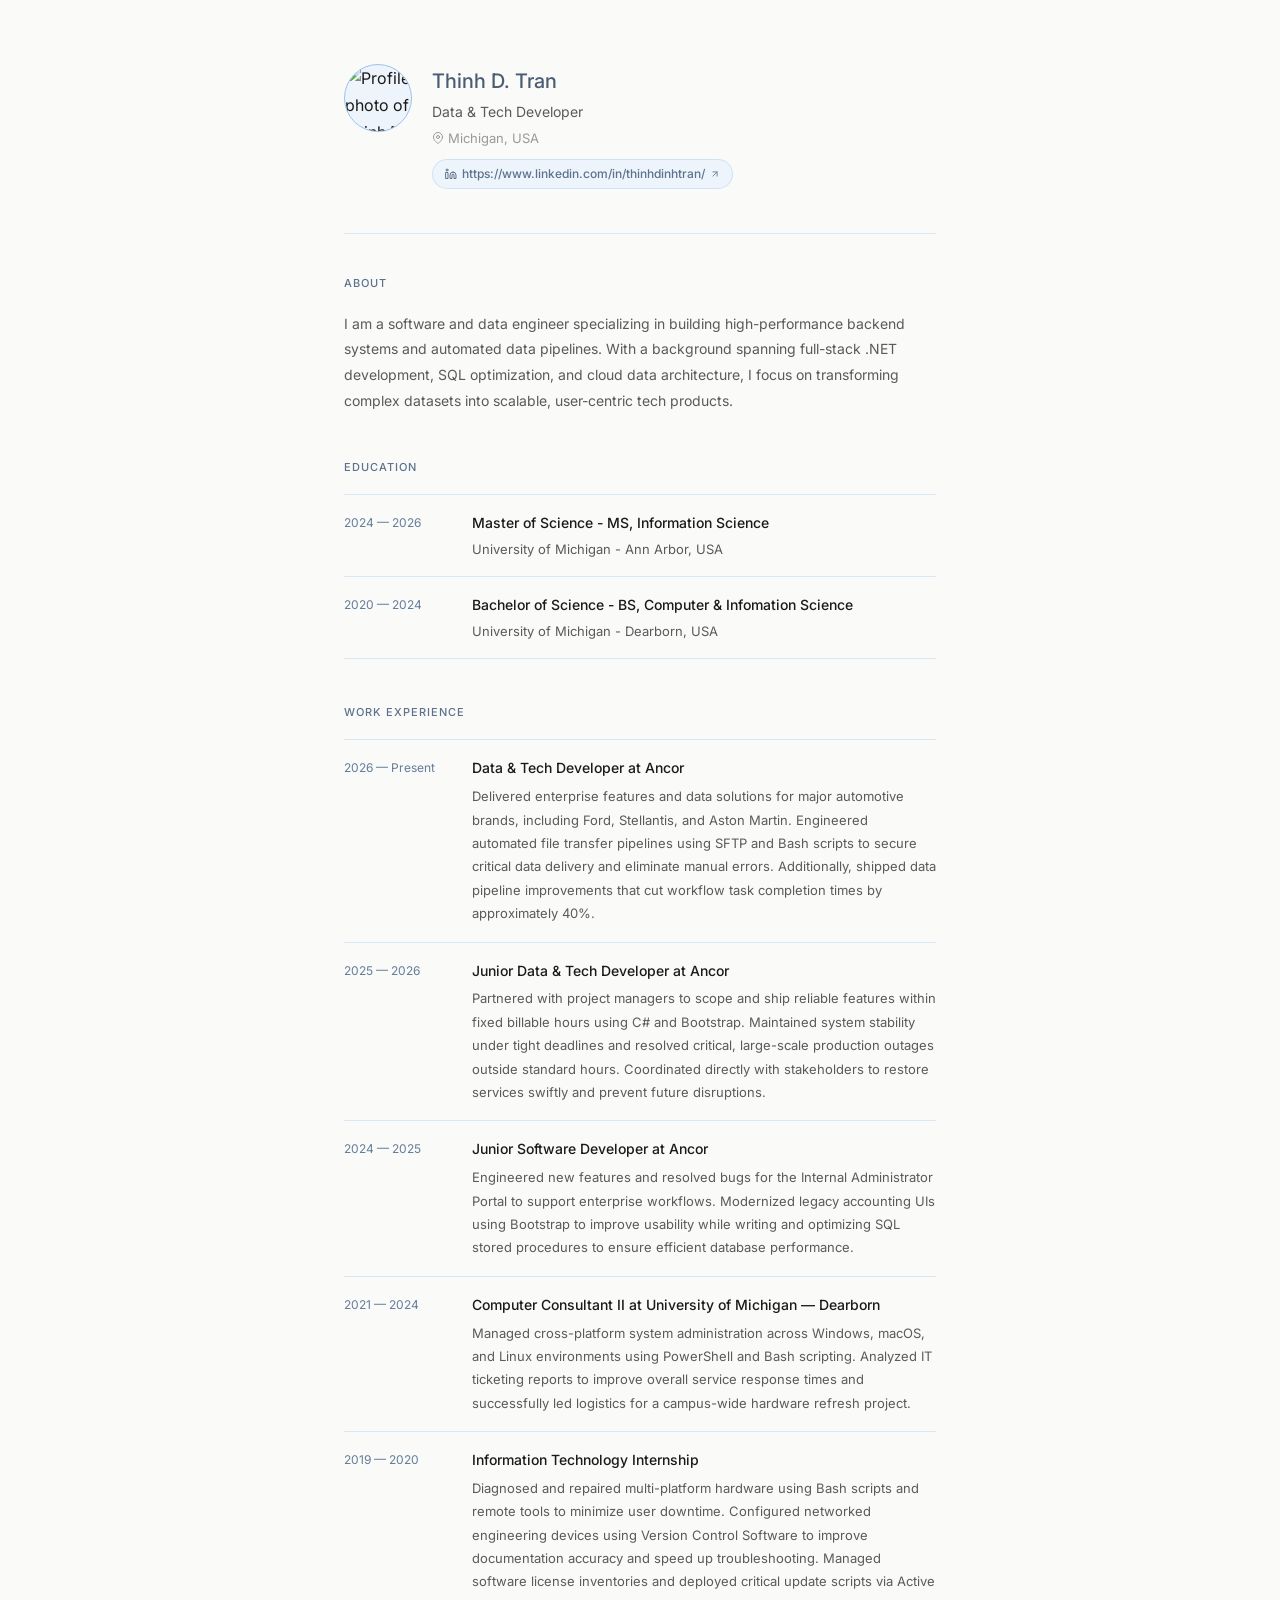
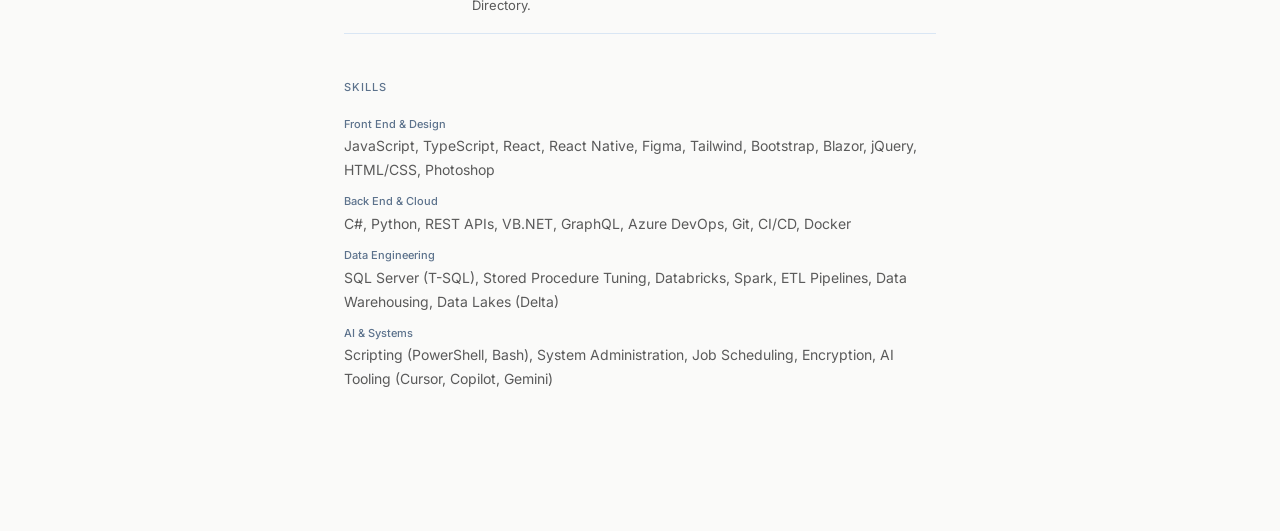
==== commit dcac89df: "Add files via upload" ====
--- a/Personal_Website.html
+++ b/Personal_Website.html
@@ -4,6 +4,8 @@
         <meta charset="UTF-8"/>
         <meta name="viewport" content="width=device-width, initial-scale=1.0"/>
         <title>Thinh D. Tran</title>
+        <link rel="icon" href="images/favicon.png" type="image/png"/>
+        <link rel="apple-touch-icon" href="images/favicon.png"/>
         <link rel="preconnect" href="https://fonts.googleapis.com"/>
         <link rel="preconnect" href="https://fonts.gstatic.com" crossorigin/>
         <link href="https://fonts.googleapis.com/css2?family=Inter:wght@300;400;500&display=swap" rel="stylesheet"/>
@@ -40,9 +42,35 @@
                 color: var(--text-primary);
                 line-height: 1.7;
                 -webkit-font-smoothing: antialiased;
+                min-height: 100vh;
+            }
+
+            .bg-video {
+                position: fixed;
+                inset: 0;
+                z-index: -2;
+                overflow: hidden;
+                pointer-events: none;
+            }
+
+            .bg-video video {
+                width: 100%;
+                height: 100%;
+                object-fit: cover;
+            }
+
+            .bg-video-overlay {
+                position: fixed;
+                inset: 0;
+                z-index: -1;
+                background: var(--bg);
+                opacity: 0.88;
+                pointer-events: none;
             }
 
             .portfolio {
+                position: relative;
+                z-index: 1;
                 max-width: 640px;
                 margin: 0 auto;
                 padding: 4rem 1.5rem 6rem;
@@ -286,6 +314,12 @@
             }
 
             /* ── Responsive ── */
+            @media (prefers-reduced-motion: reduce) {
+                .bg-video {
+                    display: none;
+                }
+            }
+
             @media(max-width: 520px) {
                 .portfolio {
                     padding: 2rem 1.25rem 4rem;
@@ -308,13 +342,20 @@
         </style>
     </head>
     <body>
+        <div class="bg-video" aria-hidden="true">
+            <video id="bg-video" autoplay muted loop playsinline preload="auto">
+                <source src="videos/background.mp4" type="video/mp4"/>
+            </video>
+        </div>
+        <div class="bg-video-overlay" aria-hidden="true"></div>
+
         <main
             class="portfolio">
 
             <!-- Header -->
             <header class="header">
                 <div class="avatar">
-                    <img src="images/IMG_0884.PNG" alt="Profile photo of Thinh D. Tran"/>
+                    <img src="images/Profile.PNG" alt="Profile photo of Thinh D. Tran"/>
                 </div>
                 <div class="header-text">
                     <div class="header-name">Thinh D. Tran</div>
@@ -483,5 +524,18 @@
             </section> -->
 
         </main>
+        <script>
+            (function () {
+                var video = document.getElementById('bg-video');
+                if (!video) return;
+                var rate = 0.75;
+                function setRate() {
+                    video.playbackRate = rate;
+                }
+                setRate();
+                video.addEventListener('loadedmetadata', setRate);
+                video.addEventListener('play', setRate);
+            })();
+        </script>
     </body>
 </html>
